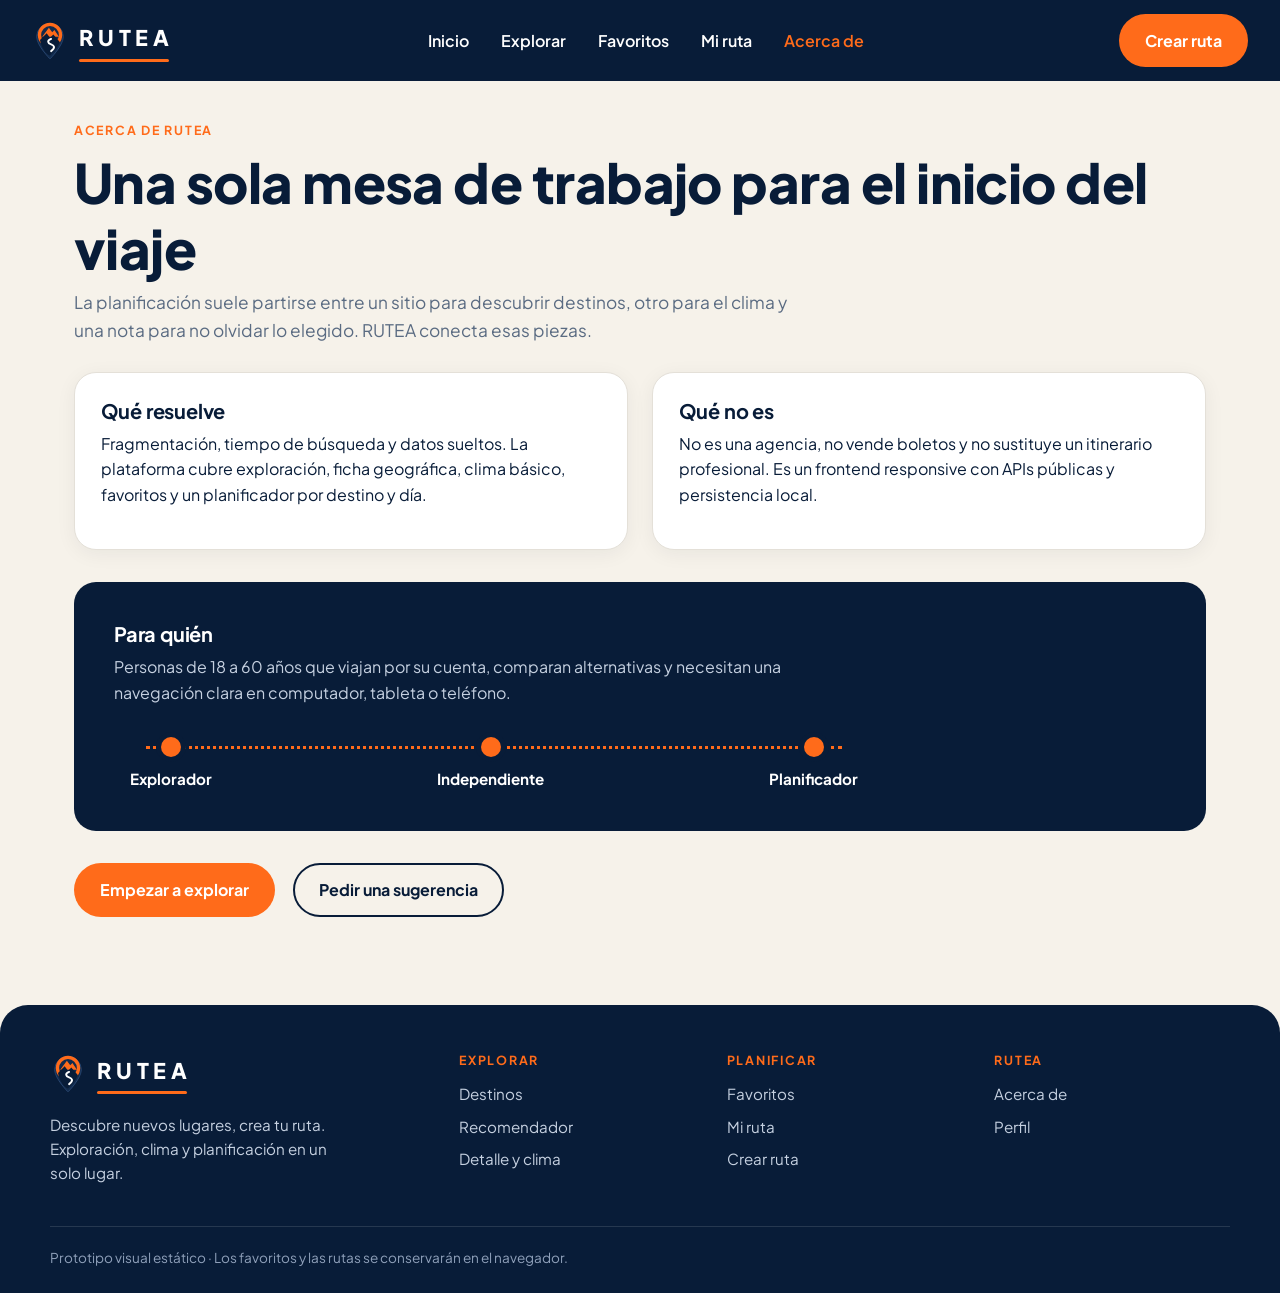
==== acerca.html @ 76311dd8 "Refactorizar código en múltiples vistas y agregar imágenes reales" ====
<!-- ==========================================================================
     RUTEA · acerca.html (Acerca de RUTEA)
     ========================================================================== -->
<!DOCTYPE html>
<html lang="es">
<head>
  <meta charset="UTF-8">
  <meta name="viewport" content="width=device-width, initial-scale=1">
  <title>Acerca de · RUTEA</title>
  <link rel="preconnect" href="https://fonts.googleapis.com">
  <link rel="preconnect" href="https://fonts.gstatic.com" crossorigin>
  <link href="https://fonts.googleapis.com/css2?family=Plus+Jakarta+Sans:wght@400;500;600;700;800&display=swap" rel="stylesheet">
  <link rel="stylesheet" href="styles.css">
</head>
<body>

<!-- === SECCIÓN 1: NAVBAR (global) === -->
<header class="navbar">
  <a href="index.html" class="brand" aria-label="RUTEA inicio">
    <svg class="brand-pin" viewBox="0 0 64 72" aria-hidden="true">
      <path d="M32 70C32 70 8 46 8 30a24 24 0 0 1 48 0c0 16-24 40-24 40Z" fill="#122B4D" stroke="#2C4A75" stroke-width="1.5"/>
      <circle cx="32" cy="27" r="19" fill="none" stroke="#FF6B1A" stroke-width="6"/>
      <path d="M18 30 30 14l6 8 4-4 8 12Z" fill="#FF6B1A"/>
      <path d="M14 36 26 24l6 8 6-6 12 14c-4 8-10 16-18 24C24 62 16 48 14 36Z" fill="#081C38"/>
      <path d="M34 34c-8 3-6 8 0 10s8 6 0 12" fill="none" stroke="#fff" stroke-width="3.5" stroke-linecap="round"/>
    </svg>
    <span class="brand-text">RUTEA<i></i></span>
  </a>
  <nav class="nav-links" aria-label="Principal">
    <a href="index.html" class="nav-link">Inicio</a>
    <a href="explorar.html" class="nav-link">Explorar</a>
    <a href="favoritos.html" class="nav-link">Favoritos</a>
    <a href="mi-ruta.html" class="nav-link">Mi ruta</a>
    <a href="acerca.html" class="nav-link active">Acerca de</a>
  </nav>
  <a href="crear-ruta.html" class="btn btn-orange nav-cta">Crear ruta</a>
</header>

<main class="container">

  <!-- === SECCIÓN 2: ENCABEZADO === -->
  <header class="page-head">
    <p class="eyebrow">ACERCA DE RUTEA</p>
    <h1>Una sola mesa de trabajo para el inicio del viaje</h1>
    <p class="lead">La planificación suele partirse entre un sitio para descubrir destinos, otro para el clima y una nota para no olvidar lo elegido. RUTEA conecta esas piezas.</p>
  </header>

  <!-- === SECCIÓN 3: QUÉ RESUELVE / QUÉ NO ES === -->
  <div class="two-col">
    <article class="card">
      <h3>Qué resuelve</h3>
      <p>Fragmentación, tiempo de búsqueda y datos sueltos. La plataforma cubre exploración, ficha geográfica, clima básico, favoritos y un planificador por destino y día.</p>
    </article>
    <article class="card">
      <h3>Qué no es</h3>
      <p>No es una agencia, no vende boletos y no sustituye un itinerario profesional. Es un frontend responsive con APIs públicas y persistencia local.</p>
    </article>
  </div>

  <!-- === SECCIÓN 4: BANNER "PARA QUIÉN" === -->
  <section class="banner-navy">
    <h3>Para quién</h3>
    <p>Personas de 18 a 60 años que viajan por su cuenta, comparan alternativas y necesitan una navegación clara en computador, tableta o teléfono.</p>
    <div class="steps-line" aria-label="Explorador, Independiente, Planificador">
      <div class="step-node"><span class="dot"></span><b>Explorador</b></div>
      <div class="step-node"><span class="dot"></span><b>Independiente</b></div>
      <div class="step-node"><span class="dot"></span><b>Planificador</b></div>
    </div>
  </section>

  <!-- === SECCIÓN 5: LLAMADAS A LA ACCIÓN === -->
  <div class="actions">
    <a href="explorar.html" class="btn btn-orange">Empezar a explorar</a>
    <a href="index.html#recomendador" class="btn btn-outline">Pedir una sugerencia</a>
  </div>
</main>

<!-- === SECCIÓN 6: FOOTER (global) === -->
<footer class="footer">
  <div class="footer-grid">
    <div class="footer-col">
      <a href="index.html" class="brand" aria-label="RUTEA inicio">
        <svg class="brand-pin" viewBox="0 0 64 72" aria-hidden="true">
          <path d="M32 70C32 70 8 46 8 30a24 24 0 0 1 48 0c0 16-24 40-24 40Z" fill="#122B4D" stroke="#2C4A75" stroke-width="1.5"/>
          <circle cx="32" cy="27" r="19" fill="none" stroke="#FF6B1A" stroke-width="6"/>
          <path d="M18 30 30 14l6 8 4-4 8 12Z" fill="#FF6B1A"/>
          <path d="M14 36 26 24l6 8 6-6 12 14c-4 8-10 16-18 24C24 62 16 48 14 36Z" fill="#081C38"/>
          <path d="M34 34c-8 3-6 8 0 10s8 6 0 12" fill="none" stroke="#fff" stroke-width="3.5" stroke-linecap="round"/>
        </svg>
        <span class="brand-text">RUTEA<i></i></span>
      </a>
      <p>Descubre nuevos lugares, crea tu ruta. Exploración, clima y planificación en un solo lugar.</p>
    </div>
    <div class="footer-col">
      <h4>EXPLORAR</h4>
      <a href="explorar.html">Destinos</a>
      <a href="index.html#recomendador">Recomendador</a>
      <a href="detalle-destino.html">Detalle y clima</a>
    </div>
    <div class="footer-col">
      <h4>PLANIFICAR</h4>
      <a href="favoritos.html">Favoritos</a>
      <a href="mi-ruta.html">Mi ruta</a>
      <a href="crear-ruta.html">Crear ruta</a>
    </div>
    <div class="footer-col">
      <h4>RUTEA</h4>
      <a href="acerca.html">Acerca de</a>
      <a href="perfil.html">Perfil</a>
    </div>
  </div>
  <p class="footer-bottom">Prototipo visual estático · Los favoritos y las rutas se conservarán en el navegador.</p>
</footer>

</body>
</html>
---- styles.css ----
/* ==========================================================================
   RUTEA · styles.css
   Hoja de estilos única compartida por todas las páginas del sitio.

   ÍNDICE
   1. Variables
   2. Reset / Utilidades
   3. Navbar / Footer
   4. Inicio
   5. Explorar
   6. Detalle Destino
   7. Favoritos
   8. Rutas y Formularios
   9. Responsive
   ========================================================================== */


/* ==========================================================================
   1. VARIABLES
   Paleta, radios y sombra del sistema de diseño de RUTEA.
   ========================================================================== */
:root {
  --navy: #081C38;
  --navy-light: #122B4D;
  --bg-cream: #F6F2EA;
  --white: #FFFFFF;
  --orange: #FF6B1A;
  --orange-hover: #E55A0D;
  --peach: #FFF0E5;
  --badge-blue: #EBF1F8;
  --text-main: #081C38;
  --text-muted: #5A6B82;
  --border: #E4E0D8;
  --alert-bg: #E6F4EA;
  --alert-text: #25603E;
  --radius-lg: 22px;
  --radius-pill: 999px;
  --shadow: 0 4px 20px rgba(8, 28, 56, 0.06);
}


/* ==========================================================================
   2. RESET / UTILIDADES
   Normalización básica, tipografía, botones, badges, tarjetas y fotos.
   ========================================================================== */

/* --- Reset --- */
*, *::before, *::after { box-sizing: border-box; }
html { scroll-behavior: smooth; }

body {
  margin: 0;
  font-family: 'Plus Jakarta Sans', 'Inter', system-ui, sans-serif;
  background: var(--bg-cream);
  color: var(--text-main);
  font-size: 16px;
  line-height: 1.6;
  -webkit-font-smoothing: antialiased;
}

h1, h2, h3, h4 { margin: 0 0 .5rem; line-height: 1.2; letter-spacing: -0.01em; }
h1 { font-size: clamp(2rem, 4.5vw, 3.4rem); font-weight: 800; }
h2 { font-size: clamp(1.5rem, 3vw, 2.2rem); font-weight: 800; }
h3 { font-size: 1.25rem; font-weight: 700; }
h4 { font-size: 1rem; font-weight: 700; }
p  { margin: 0 0 1rem; }
a  { color: inherit; text-decoration: none; }
img, svg { max-width: 100%; display: block; }
button, input, textarea { font-family: inherit; font-size: 1rem; }
:focus-visible { outline: 3px solid var(--orange); outline-offset: 2px; }

/* --- Contenedor central --- */
.container { width: 100%; max-width: 1180px; margin: 0 auto; padding: 2.5rem 1.5rem 3.5rem; }

/* --- Textos auxiliares --- */
.eyebrow { color: var(--orange); font-weight: 700; font-size: .78rem; letter-spacing: .14em; text-transform: uppercase; margin-bottom: .6rem; }
.lead { color: var(--text-muted); font-size: 1.08rem; max-width: 720px; }
.meta { color: var(--text-muted); font-size: .92rem; display: block; margin-bottom: .6rem; }
.note { color: var(--text-muted); font-size: .85rem; }

/* --- Encabezado de página --- */
.page-head { margin-bottom: 1.75rem; }
.page-head .actions { margin-top: 1.25rem; }
.page-head h1 { display: flex; flex-wrap: wrap; align-items: center; gap: .75rem; }

/* --- Botones y enlaces (las etiquetas <a> usan la clase .btn) --- */
.btn {
  display: inline-flex; align-items: center; justify-content: center;
  padding: .75rem 1.5rem; border: 2px solid transparent; border-radius: var(--radius-pill);
  font-weight: 700; cursor: pointer; white-space: nowrap;
  transition: background .2s, color .2s, border-color .2s, transform .15s;
}
.btn:hover { transform: translateY(-1px); }
.btn-orange { background: var(--orange); color: var(--white); }
.btn-orange:hover { background: var(--orange-hover); }
.btn-navy { background: var(--navy); color: var(--white); }
.btn-navy:hover { background: var(--navy-light); }
.btn-outline { background: transparent; color: var(--navy); border-color: var(--navy); }
.btn-outline:hover { background: var(--navy); color: var(--white); }
.btn-peach { background: var(--peach); color: var(--orange-hover); }
.btn-peach:hover { background: #FFE2CE; }
.btn-block { width: 100%; }
.link-orange { color: var(--orange); font-weight: 700; cursor: pointer; }
.link-orange:hover { color: var(--orange-hover); text-decoration: underline; }
.actions { display: flex; flex-wrap: wrap; align-items: center; gap: .75rem 1.1rem; margin-top: 1rem; }

/* --- Badges --- */
.badge { display: inline-block; padding: .25rem .85rem; border-radius: var(--radius-pill); font-size: .78rem; font-weight: 700; vertical-align: middle; }
.badge-blue  { background: var(--badge-blue); color: var(--navy); }
.badge-peach { background: var(--peach); color: var(--orange-hover); }

/* --- Tarjetas --- */
.card { background: var(--white); border: 1px solid var(--border); border-radius: var(--radius-lg); box-shadow: var(--shadow); padding: 1.6rem; }
.card-head { display: flex; align-items: center; justify-content: space-between; gap: 1rem; margin-bottom: 1rem; }
.card-head h3 { margin: 0; }
.card-body { padding: 1.5rem; }
.card-dark { background: var(--navy); color: var(--white); border-color: var(--navy); }
.card-dark h3 { color: var(--white); }
.coords { color: #B9C6DA; margin: 0; }
.stack { display: flex; flex-direction: column; gap: 1.25rem; }

/* --- Fotos reales (etiquetas <img>) --- */
.photo { width: 100%; height: 100%; object-fit: cover; background: var(--navy-light); }
.photo-wide { aspect-ratio: 16 / 8; border-radius: var(--radius-lg); box-shadow: var(--shadow); }

/* --- Alertas --- */
.alert {
  background: var(--alert-bg); color: var(--alert-text);
  border: 1px solid rgba(37, 96, 62, .15); border-radius: 16px;
  padding: .9rem 1.25rem; font-weight: 600; margin-bottom: 1.75rem;
}

/* --- Layout de dos columnas --- */
.two-col { display: grid; grid-template-columns: 1fr 1fr; gap: 1.5rem; align-items: start; }

/* --- Banner navy con línea de pasos --- */
.banner-navy { background: var(--navy); color: var(--white); border-radius: var(--radius-lg); padding: 2.5rem; margin: 2rem 0; }
.banner-navy h2, .banner-navy h3 { color: var(--white); }
.banner-navy p { color: #C5D0E0; max-width: 680px; }
.steps-line { position: relative; display: flex; justify-content: space-between; align-items: flex-start; margin-top: 2rem; padding: 0 1rem; max-width: 760px; }
.steps-line::before { content: ""; position: absolute; top: 9px; left: 2rem; right: 2rem; border-top: 3px dotted var(--orange); }
.step-node { position: relative; z-index: 1; display: flex; flex-direction: column; align-items: center; gap: .6rem; text-align: center; }
.step-node .dot { width: 20px; height: 20px; background: var(--orange); border-radius: 50%; box-shadow: 0 0 0 5px var(--navy); }
.step-node b { color: var(--white); font-size: .95rem; }


/* ==========================================================================
   3. NAVBAR / FOOTER
   Componentes globales repetidos en todas las páginas.
   ========================================================================== */

/* --- Navbar --- */
.navbar {
  position: sticky; top: 0; z-index: 50;
  display: flex; align-items: center; justify-content: space-between; gap: 1.5rem;
  background: var(--navy); color: var(--white); padding: .85rem 2rem;
}
.brand { display: inline-flex; align-items: center; gap: .7rem; color: var(--white); }
.brand-pin { width: 36px; height: 40px; flex-shrink: 0; }
.brand-text { position: relative; font-weight: 800; font-size: 1.35rem; letter-spacing: .22em; padding-bottom: 4px; }
.brand-text i { position: absolute; left: 0; right: .22em; bottom: -2px; height: 3px; border-radius: 3px; background: var(--orange); }
.nav-links { display: flex; align-items: center; gap: 2rem; }
.nav-link { color: var(--white); font-weight: 600; padding: .3rem 0; transition: color .2s; }
.nav-link:hover { color: #FFB27A; }
.nav-link.active { color: var(--orange); }

/* --- Footer --- */
.footer { background: var(--navy); color: #C5D0E0; border-radius: 28px 28px 0 0; padding: 3rem 2rem 1.5rem; margin-top: 2rem; }
.footer-grid { max-width: 1180px; margin: 0 auto; display: grid; grid-template-columns: 1.6fr 1fr 1fr 1fr; gap: 2rem; }
.footer-col { display: flex; flex-direction: column; gap: .5rem; }
.footer-col p { max-width: 300px; margin: .75rem 0 0; font-size: .95rem; }
.footer-col h4 { color: var(--orange); font-size: .78rem; letter-spacing: .14em; margin-bottom: .4rem; }
.footer-col a:not(.brand) { color: #C5D0E0; font-size: .95rem; transition: color .2s; }
.footer-col a:not(.brand):hover { color: var(--white); }
.footer-bottom { max-width: 1180px; margin: 2.5rem auto 0; padding-top: 1.25rem; border-top: 1px solid rgba(255, 255, 255, .12); font-size: .85rem; color: #8FA0BA; }


/* ==========================================================================
   4. INICIO (index.html)
   Hero, destacados, banner de pasos y bloque recomendador/clima.
   ========================================================================== */

/* --- Hero y buscador --- */
.hero { padding: 1.5rem 0 2.5rem; }
.hero h1 { max-width: 800px; }
.search-pill {
  display: flex; align-items: center; gap: .5rem; max-width: 680px; margin: 1.5rem 0 1rem;
  background: var(--white); border: 1px solid var(--border); border-radius: var(--radius-pill);
  padding: .4rem .4rem .4rem 1.5rem; box-shadow: var(--shadow);
}
.search-pill input { flex: 1; min-width: 0; border: 0; outline: 0; background: transparent; color: var(--text-main); }
.search-pill input::placeholder { color: var(--text-muted); }
.mini-links { display: flex; flex-wrap: wrap; gap: 1.25rem; }

/* --- Grid de destacados (1 grande + 2 apiladas) --- */
.featured-grid { display: grid; grid-template-columns: 1.4fr 1fr; gap: 1.5rem; margin-bottom: 2rem; }
.featured-big, .featured-small { padding: 0; overflow: hidden; display: flex; }
.featured-big { flex-direction: column; }
.featured-big .media { flex: 1; min-height: 280px; }
.featured-side { display: grid; grid-template-rows: 1fr 1fr; gap: 1.5rem; }
.featured-small .media { width: 42%; flex-shrink: 0; }
.featured-small .card-body { display: flex; flex-direction: column; justify-content: center; padding: 1.25rem; }
.featured-small .card-body h3 { margin-bottom: .15rem; }
.media { overflow: hidden; }

/* --- Bloque recomendador + clima --- */
.bottom-block { align-items: center; gap: 3rem; margin-top: 2.5rem; scroll-margin-top: 90px; }
.weather-card h3 { margin: 0; }
.weather-now { display: flex; align-items: center; gap: 1rem; margin-bottom: 1rem; }
.sun-box { display: grid; place-items: center; width: 64px; height: 64px; flex-shrink: 0; background: var(--peach); border-radius: 18px; }
.temp { display: block; font-size: 2.6rem; font-weight: 800; line-height: 1; margin-bottom: .3rem; }


/* ==========================================================================
   5. EXPLORAR (explorar.html)
   Sidebar de filtros, grid de destinos y estado vacío.
   ========================================================================== */
.explore-layout { display: grid; grid-template-columns: 240px 1fr; gap: 1.75rem; align-items: start; }
.sidebar { position: sticky; top: 90px; }
.pill-list { display: flex; flex-direction: column; gap: .5rem; margin: 1rem 0; }
.pill { display: block; border-radius: var(--radius-pill); padding: .6rem 1rem; font-weight: 600; background: var(--peach); color: var(--navy); transition: background .2s; }
.pill:hover { background: #FFE2CE; }
.pill-active { background: var(--navy); color: var(--white); }
.pill-active:hover { background: var(--navy-light); }
.results-count { margin-bottom: 1rem; }
.dest-grid { display: grid; grid-template-columns: repeat(2, 1fr); gap: 1.25rem; margin-bottom: 1.5rem; }
.dest-card { padding: 0; overflow: hidden; }
.dest-card .media { aspect-ratio: 16 / 10; }
.dest-card .card-body h3 { margin-bottom: .1rem; }
.empty-card { border-style: dashed; }
.empty-card h3 { margin-bottom: .4rem; }


/* ==========================================================================
   6. DETALLE DESTINO (detalle-destino.html)
   Tabla de datos geográficos, clima y pronóstico.
   ========================================================================== */
.flag { font-size: .9em; }
.detail-grid { align-items: start; }
.info-grid { display: grid; grid-template-columns: 1fr 1fr; padding: 0; overflow: hidden; }
.info-cell { display: flex; flex-direction: column; gap: .15rem; padding: 1.1rem 1.4rem; border-bottom: 1px solid var(--border); }
.info-cell:nth-child(odd) { border-right: 1px solid var(--border); }
.info-cell:nth-last-child(-n+2) { border-bottom: 0; }
.info-cell span { color: var(--text-muted); font-size: .8rem; font-weight: 600; letter-spacing: .08em; text-transform: uppercase; }
.info-cell b { font-size: 1.05rem; }
.dot-big { width: 26px; height: 26px; margin: 0 .6rem; flex-shrink: 0; background: var(--orange); border-radius: 50%; box-shadow: 0 0 0 8px var(--peach); }
.forecast { display: grid; grid-template-columns: repeat(3, 1fr); gap: .75rem; margin-top: .75rem; }
.mini-card { display: flex; flex-direction: column; gap: .15rem; background: #F1F2F4; border-radius: 16px; padding: .9rem .5rem; text-align: center; }
.mini-card span { color: var(--text-muted); font-size: .82rem; font-weight: 600; }
.mini-card b { font-size: 1.5rem; }
.mini-card small { color: var(--text-muted); }


/* ==========================================================================
   7. FAVORITOS (favoritos.html)
   Tarjetas horizontales con miniatura cuadrada.
   ========================================================================== */
.fav-card { position: relative; display: flex; align-items: center; gap: 1.5rem; padding: 1.25rem; }
.thumb { width: 110px; height: 110px; flex-shrink: 0; border-radius: 18px; object-fit: cover; background: var(--navy-light); }
.fav-info { flex: 1; }
.fav-info h3 { margin-bottom: .1rem; }
.fav-info .actions { margin-top: .5rem; }
.fav-remove { position: absolute; top: 1.25rem; right: 1.5rem; font-size: .9rem; }


/* ==========================================================================
   8. RUTAS Y FORMULARIOS
   Tarjetas de rutas, línea de tiempo, formulario y perfil
   (usadas en mi-ruta, detalle-ruta, crear-ruta, acerca y perfil).
   ========================================================================== */

/* --- Tarjetas de ruta --- */
.route-card { display: grid; grid-template-columns: 200px 1fr auto; align-items: center; gap: 1.5rem; }
.route-dates { display: flex; flex-direction: column; }
.route-dates b { font-size: 1.05rem; }
.route-main h3 { margin-bottom: .1rem; }
.route-main .meta, .route-dates .meta { margin: 0; }
.route-card .actions { margin: 0; }

/* --- Línea de tiempo --- */
.timeline { list-style: none; margin: 0; padding: 0 0 0 2.25rem; position: relative; }
.timeline::before { content: ""; position: absolute; left: 9px; top: 12px; bottom: 12px; width: 3px; background: var(--orange); border-radius: 3px; }
.timeline li { position: relative; background: var(--white); border: 1px solid var(--border); border-radius: var(--radius-lg); padding: 1.1rem 1.4rem; margin-bottom: 1rem; box-shadow: var(--shadow); }
.timeline li::before { content: ""; position: absolute; left: -2.25rem; top: 1.5rem; width: 21px; height: 21px; border-radius: 50%; background: var(--orange); box-shadow: 0 0 0 5px var(--bg-cream); }
.timeline h3 { font-size: 1.05rem; margin-bottom: .2rem; }
.timeline p { margin: 0; color: var(--text-muted); }

/* --- Formulario --- */
.form-card { max-width: 680px; display: flex; flex-direction: column; gap: 1.25rem; padding: 2rem; }
.field { display: flex; flex-direction: column; gap: .4rem; flex: 1; min-width: 0; }
.field-row { display: flex; gap: 1.25rem; }
.field label { font-weight: 700; font-size: .92rem; }
.field input, .field textarea {
  width: 100%; padding: .8rem 1rem; background: #FCFBF8; color: var(--text-main);
  border: 1.5px solid var(--border); border-radius: 14px; transition: border-color .2s, box-shadow .2s;
}
.field textarea { resize: vertical; }
.field input:focus, .field textarea:focus { outline: 0; border-color: var(--orange); box-shadow: 0 0 0 4px rgba(255, 107, 26, .15); }
.form-card .actions { margin-top: .5rem; }

/* --- Perfil --- */
.profile-card { max-width: 560px; }
.metrics { display: flex; gap: 2.5rem; margin: 1.25rem 0; }
.metric { display: flex; flex-direction: column; }
.metric strong { font-size: 3.2rem; font-weight: 800; color: var(--navy); line-height: 1; }
.metric span { color: var(--text-muted); font-size: .92rem; margin-top: .3rem; }


/* ==========================================================================
   9. RESPONSIVE
   Tablet (≤ 960px) y móvil (≤ 600px).
   ========================================================================== */

/* --- Tablet --- */
@media (max-width: 960px) {
  .navbar { flex-wrap: wrap; padding: .8rem 1.25rem; gap: .75rem 1rem; }
  .nav-links { order: 3; width: 100%; overflow-x: auto; gap: 1.5rem; padding-bottom: .25rem; }
  .nav-link { white-space: nowrap; }
  .nav-cta { margin-left: auto; }
  .featured-grid, .two-col { grid-template-columns: 1fr; }
  .featured-big .media { min-height: 220px; }
  .bottom-block { gap: 1.75rem; }
  .explore-layout { grid-template-columns: 1fr; }
  .sidebar { position: static; }
  .pill-list { flex-direction: row; flex-wrap: wrap; }
  .route-card { grid-template-columns: 1fr; gap: .75rem; }
  .footer-grid { grid-template-columns: 1fr 1fr; }
}

/* --- Móvil --- */
@media (max-width: 600px) {
  .container { padding: 1.75rem 1rem 2.5rem; }
  .banner-navy { padding: 1.75rem 1.25rem; }
  .search-pill { flex-direction: column; align-items: stretch; border-radius: 28px; padding: 1rem; }
  .search-pill .btn { width: 100%; }
  .featured-small { flex-direction: column; }
  .featured-small .media { width: 100%; aspect-ratio: 16 / 9; }
  .dest-grid { grid-template-columns: 1fr; }
  .field-row { flex-direction: column; gap: 1.25rem; }
  .form-card { padding: 1.4rem; }
  .fav-card { flex-direction: column; align-items: flex-start; gap: 1rem; }
  .thumb { width: 100%; height: 150px; }
  .fav-remove { top: 1.4rem; right: 1.5rem; background: rgba(255, 255, 255, .9); padding: .1rem .6rem; border-radius: 999px; }
  .steps-line { padding: 0; }
  .steps-line::before { left: 1.5rem; right: 1.5rem; }
  .step-node b { font-size: .8rem; }
  .info-grid { grid-template-columns: 1fr; }
  .info-cell:nth-child(odd) { border-right: 0; }
  .info-cell:nth-last-child(2) { border-bottom: 1px solid var(--border); }
  .metrics { gap: 1.5rem; }
  .footer-grid { grid-template-columns: 1fr; }
  .footer { padding: 2.25rem 1.25rem 1.25rem; }
  .brand-text { font-size: 1.15rem; }
}
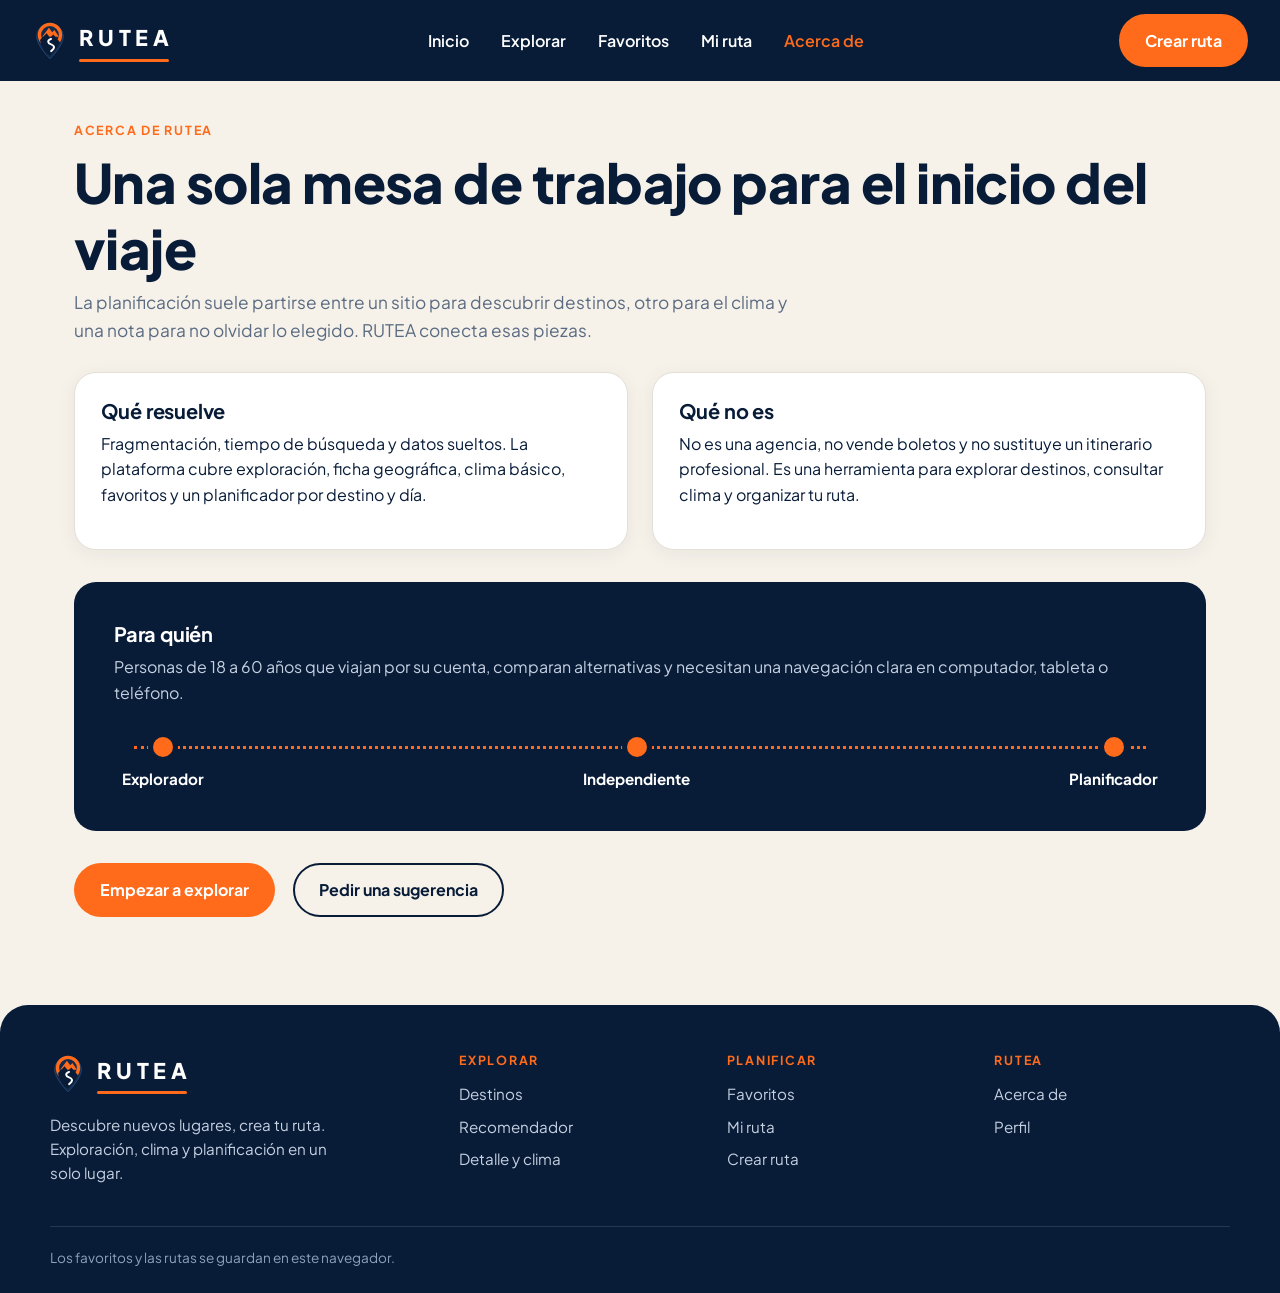
==== commit 605ebf71: "Actualizar RUTEA con el código final" ====
--- a/acerca.html
+++ b/acerca.html
@@ -1,6 +1,3 @@
-<!-- ==========================================================================
-     RUTEA · acerca.html (Acerca de RUTEA)
-     ========================================================================== -->
 <!DOCTYPE html>
 <html lang="es">
 <head>
@@ -14,7 +11,6 @@
 </head>
 <body>
 
-<!-- === SECCIÓN 1: NAVBAR (global) === -->
 <header class="navbar">
   <a href="index.html" class="brand" aria-label="RUTEA inicio">
     <svg class="brand-pin" viewBox="0 0 64 72" aria-hidden="true">
@@ -38,14 +34,12 @@
 
 <main class="container">
 
-  <!-- === SECCIÓN 2: ENCABEZADO === -->
   <header class="page-head">
     <p class="eyebrow">ACERCA DE RUTEA</p>
     <h1>Una sola mesa de trabajo para el inicio del viaje</h1>
     <p class="lead">La planificación suele partirse entre un sitio para descubrir destinos, otro para el clima y una nota para no olvidar lo elegido. RUTEA conecta esas piezas.</p>
   </header>
 
-  <!-- === SECCIÓN 3: QUÉ RESUELVE / QUÉ NO ES === -->
   <div class="two-col">
     <article class="card">
       <h3>Qué resuelve</h3>
@@ -53,11 +47,10 @@
     </article>
     <article class="card">
       <h3>Qué no es</h3>
-      <p>No es una agencia, no vende boletos y no sustituye un itinerario profesional. Es un frontend responsive con APIs públicas y persistencia local.</p>
+      <p>No es una agencia, no vende boletos y no sustituye un itinerario profesional. Es una herramienta para explorar destinos, consultar clima y organizar tu ruta.</p>
     </article>
   </div>
 
-  <!-- === SECCIÓN 4: BANNER "PARA QUIÉN" === -->
   <section class="banner-navy">
     <h3>Para quién</h3>
     <p>Personas de 18 a 60 años que viajan por su cuenta, comparan alternativas y necesitan una navegación clara en computador, tableta o teléfono.</p>
@@ -68,14 +61,12 @@
     </div>
   </section>
 
-  <!-- === SECCIÓN 5: LLAMADAS A LA ACCIÓN === -->
   <div class="actions">
     <a href="explorar.html" class="btn btn-orange">Empezar a explorar</a>
     <a href="index.html#recomendador" class="btn btn-outline">Pedir una sugerencia</a>
   </div>
 </main>
 
-<!-- === SECCIÓN 6: FOOTER (global) === -->
 <footer class="footer">
   <div class="footer-grid">
     <div class="footer-col">
@@ -109,7 +100,7 @@
       <a href="perfil.html">Perfil</a>
     </div>
   </div>
-  <p class="footer-bottom">Prototipo visual estático · Los favoritos y las rutas se conservarán en el navegador.</p>
+  <p class="footer-bottom">Los favoritos y las rutas se guardan en este navegador.</p>
 </footer>
 
 </body>
--- a/styles.css
+++ b/styles.css
@@ -90,6 +90,7 @@
   font-weight: 700; cursor: pointer; white-space: nowrap;
   transition: background .2s, color .2s, border-color .2s, transform .15s;
 }
+button.btn { appearance: none; font: inherit; }
 .btn:hover { transform: translateY(-1px); }
 .btn-orange { background: var(--orange); color: var(--white); }
 .btn-orange:hover { background: var(--orange-hover); }
@@ -129,6 +130,68 @@
   border: 1px solid rgba(37, 96, 62, .15); border-radius: 16px;
   padding: .9rem 1.25rem; font-weight: 600; margin-bottom: 1.75rem;
 }
+.alert[hidden] { display: none !important; }
+.alert-error {
+  background: #FDECEC; color: #8B1E1E;
+  border-color: rgba(139, 30, 30, .18);
+}
+.loading-msg { padding: 1rem 0; }
+
+/* --- Skeletons --- */
+@keyframes pulse {
+  0%, 100% { opacity: 1; }
+  50% { opacity: .5; }
+}
+.sk-block,
+.sk-line,
+.sk-pill {
+  background-color: rgba(8, 28, 56, 0.12);
+  border-radius: 0.375rem;
+  animation: pulse 2s cubic-bezier(0.4, 0, 0.6, 1) infinite;
+}
+.sk-line { display: block; height: 14px; margin: .45rem 0; }
+.sk-title { height: 22px; width: 55%; margin: .55rem 0; }
+.sk-w-30 { width: 30%; }
+.sk-w-50 { width: 50%; }
+.sk-w-70 { width: 70%; }
+.sk-w-90 { width: 90%; }
+.sk-media { display: block; min-height: 160px; width: 100%; border-radius: 0; }
+.sk-avatar { display: block; width: 64px; height: 64px; border-radius: 18px; flex-shrink: 0; }
+.sk-pill { display: inline-block; height: 38px; width: 120px; border-radius: 999px; }
+.sk-pill-sm { width: 72px; height: 28px; }
+.sk-actions { display: flex; gap: .75rem; margin-top: 1rem; }
+.sk-card { pointer-events: none; }
+.featured-big.sk-card .sk-media { min-height: 280px; }
+.dest-card .sk-media { aspect-ratio: 16 / 10; min-height: 0; }
+.fav-card .sk-thumb { width: 110px; height: 110px; flex-shrink: 0; border-radius: 18px; }
+.photo-wide.sk-media,
+.sk-photo {
+  aspect-ratio: 16 / 8;
+  min-height: 220px;
+  width: 100%;
+  border-radius: var(--radius-lg);
+  box-shadow: none;
+}
+.info-grid .sk-line { margin: .2rem 0; }
+.card-dark .sk-block,
+.card-dark .sk-line {
+  background: rgba(255, 255, 255, 0.14);
+}
+.field-error { color: #8B1E1E; font-size: .85rem; font-weight: 600; }
+.field-hint { display: block; margin-top: .35rem; }
+.input-invalid { border-color: #C0392B !important; }
+.input-locked {
+  background: #F1F2F4 !important;
+  color: var(--text-muted);
+  cursor: not-allowed;
+  border-color: var(--border) !important;
+  box-shadow: none !important;
+}
+button.link-orange, button.fav-remove {
+  appearance: none; background: none; border: 0; padding: 0; font: inherit;
+  color: var(--orange); font-weight: 700; cursor: pointer;
+}
+button.link-orange:hover, button.fav-remove:hover { color: var(--orange-hover); text-decoration: underline; }
 
 /* --- Layout de dos columnas --- */
 .two-col { display: grid; grid-template-columns: 1fr 1fr; gap: 1.5rem; align-items: start; }
@@ -136,9 +199,9 @@
 /* --- Banner navy con línea de pasos --- */
 .banner-navy { background: var(--navy); color: var(--white); border-radius: var(--radius-lg); padding: 2.5rem; margin: 2rem 0; }
 .banner-navy h2, .banner-navy h3 { color: var(--white); }
-.banner-navy p { color: #C5D0E0; max-width: 680px; }
-.steps-line { position: relative; display: flex; justify-content: space-between; align-items: flex-start; margin-top: 2rem; padding: 0 1rem; max-width: 760px; }
-.steps-line::before { content: ""; position: absolute; top: 9px; left: 2rem; right: 2rem; border-top: 3px dotted var(--orange); }
+.banner-navy p { color: #C5D0E0; max-width: none; }
+.steps-line { position: relative; display: flex; justify-content: space-between; align-items: flex-start; width: 100%; margin-top: 2rem; padding: 0 .5rem; }
+.steps-line::before { content: ""; position: absolute; top: 9px; left: 1.25rem; right: 1.25rem; border-top: 3px dotted var(--orange); }
 .step-node { position: relative; z-index: 1; display: flex; flex-direction: column; align-items: center; gap: .6rem; text-align: center; }
 .step-node .dot { width: 20px; height: 20px; background: var(--orange); border-radius: 50%; box-shadow: 0 0 0 5px var(--navy); }
 .step-node b { color: var(--white); font-size: .95rem; }
@@ -204,11 +267,109 @@
 .media { overflow: hidden; }
 
 /* --- Bloque recomendador + clima --- */
-.bottom-block { align-items: center; gap: 3rem; margin-top: 2.5rem; scroll-margin-top: 90px; }
+.bottom-block { margin-top: 2.5rem; scroll-margin-top: 90px; }
+.recomendador-block { display: flex; flex-direction: column; gap: 1.5rem; }
+.recomendador-intro { max-width: 640px; }
+.recomendador-grid { align-items: stretch; gap: 1.75rem; }
+.recommend-form { max-width: none; margin: 0; }
+.recommend-hint { margin: 0; }
+.origin-weather-place { margin: 0 0 .75rem; font-weight: 600; color: var(--navy); }
+.recommend-results { scroll-margin-top: 90px; }
+
+/* --- Toasts --- */
+.ui-toasts {
+  position: fixed;
+  right: max(1.25rem, env(safe-area-inset-right));
+  bottom: max(1.25rem, env(safe-area-inset-bottom));
+  z-index: 200;
+  display: flex;
+  flex-direction: column;
+  gap: .55rem;
+  max-width: min(400px, calc(100vw - 2.5rem));
+  pointer-events: none;
+}
+.ui-toast {
+  display: flex;
+  align-items: flex-start;
+  gap: .65rem;
+  padding: .85rem 1rem;
+  border-left: 4px solid var(--orange);
+  border-radius: 14px;
+  background: #081C38;
+  color: #fff;
+  box-shadow: 0 12px 32px rgba(8, 28, 56, .28);
+  pointer-events: auto;
+  animation: toast-in .22s ease-out;
+  font-size: .9rem;
+  font-weight: 600;
+  line-height: 1.35;
+}
+.ui-toast--warn { border-left-color: #FFB347; }
+.ui-toast--error { border-left-color: #E85D5D; }
+.ui-toast--info { border-left-color: var(--orange); }
+.ui-toast__msg { flex: 1; }
+.ui-toast__close {
+  margin-left: .25rem;
+  padding: 0 .35rem;
+  border: 0;
+  background: transparent;
+  color: inherit;
+  cursor: pointer;
+  font-size: 1.15rem;
+  line-height: 1;
+  opacity: .8;
+}
+.ui-toast__close:hover { opacity: 1; }
+.ui-toast--out { opacity: 0; transform: translateY(8px); transition: .2s ease; }
+@keyframes toast-in {
+  from { opacity: 0; transform: translateY(10px); }
+  to { opacity: 1; transform: translateY(0); }
+}
+.recommend-results-head { margin-bottom: 1rem; }
+.recommend-results-head h3 { margin: 0; }
+.recommend-grid { margin-bottom: 0; }
+.field select {
+  width: 100%; padding: .8rem 1rem; background: #FCFBF8; color: var(--text-main);
+  border: 1.5px solid var(--border); border-radius: 14px; transition: border-color .2s, box-shadow .2s;
+  font: inherit; appearance: none;
+  background-image: url("data:image/svg+xml,%3Csvg xmlns='http://www.w3.org/2000/svg' width='12' height='8' viewBox='0 0 12 8'%3E%3Cpath fill='%23122B4D' d='M1 1l5 5 5-5'/%3E%3C/svg%3E");
+  background-repeat: no-repeat;
+  background-position: right 1rem center;
+  padding-right: 2.5rem;
+}
+.field select:focus { outline: 0; border-color: var(--orange); box-shadow: 0 0 0 4px rgba(255, 107, 26, .15); }
 .weather-card h3 { margin: 0; }
 .weather-now { display: flex; align-items: center; gap: 1rem; margin-bottom: 1rem; }
 .sun-box { display: grid; place-items: center; width: 64px; height: 64px; flex-shrink: 0; background: var(--peach); border-radius: 18px; }
 .temp { display: block; font-size: 2.6rem; font-weight: 800; line-height: 1; margin-bottom: .3rem; }
+.temp-label { margin: 0 0 .5rem; }
+.temp-range {
+  display: grid;
+  grid-template-columns: 1fr 1fr;
+  gap: .75rem;
+  margin: 0 0 1rem;
+}
+.temp-stat {
+  background: #F1F2F4;
+  border-radius: 16px;
+  padding: .9rem 1rem;
+}
+.temp-stat-label {
+  display: block;
+  color: var(--text-muted);
+  font-size: .78rem;
+  font-weight: 700;
+  letter-spacing: .06em;
+  text-transform: uppercase;
+  margin-bottom: .35rem;
+}
+.temp-stat-value {
+  display: block;
+  font-size: 1.85rem;
+  font-weight: 800;
+  line-height: 1;
+  color: var(--navy);
+}
 
 
 /* ==========================================================================
@@ -286,7 +447,20 @@
 .timeline p { margin: 0; color: var(--text-muted); }
 
 /* --- Formulario --- */
-.form-card { max-width: 680px; display: flex; flex-direction: column; gap: 1.25rem; padding: 2rem; }
+.form-card {
+  max-width: 680px;
+  margin-inline: auto;
+  display: flex;
+  flex-direction: column;
+  gap: 1.25rem;
+  padding: 2rem;
+}
+/* Título/lead alineados con la tarjeta centrada (crear / editar ruta) */
+.container:has(> .form-card) > .page-head {
+  max-width: 680px;
+  margin-inline: auto;
+  margin-bottom: 1.75rem;
+}
 .field { display: flex; flex-direction: column; gap: .4rem; flex: 1; min-width: 0; }
 .field-row { display: flex; gap: 1.25rem; }
 .field label { font-weight: 700; font-size: .92rem; }
@@ -297,6 +471,17 @@
 .field textarea { resize: vertical; }
 .field input:focus, .field textarea:focus { outline: 0; border-color: var(--orange); box-shadow: 0 0 0 4px rgba(255, 107, 26, .15); }
 .form-card .actions { margin-top: .5rem; }
+.days-editor {
+  display: flex;
+  flex-direction: column;
+  gap: .85rem;
+  padding-top: .5rem;
+  border-top: 1px solid var(--border);
+}
+.days-editor[hidden] { display: none !important; }
+.days-editor h3 { margin: 0; font-size: 1.05rem; }
+.days-fields { display: flex; flex-direction: column; gap: .85rem; }
+.route-add-card { border-style: dashed; text-align: left; }
 
 /* --- Perfil --- */
 .profile-card { max-width: 560px; }
@@ -319,7 +504,7 @@
   .nav-cta { margin-left: auto; }
   .featured-grid, .two-col { grid-template-columns: 1fr; }
   .featured-big .media { min-height: 220px; }
-  .bottom-block { gap: 1.75rem; }
+  .recomendador-block { gap: 1.25rem; }
   .explore-layout { grid-template-columns: 1fr; }
   .sidebar { position: static; }
   .pill-list { flex-direction: row; flex-wrap: wrap; }
@@ -342,7 +527,7 @@
   .thumb { width: 100%; height: 150px; }
   .fav-remove { top: 1.4rem; right: 1.5rem; background: rgba(255, 255, 255, .9); padding: .1rem .6rem; border-radius: 999px; }
   .steps-line { padding: 0; }
-  .steps-line::before { left: 1.5rem; right: 1.5rem; }
+  .steps-line::before { left: 1rem; right: 1rem; }
   .step-node b { font-size: .8rem; }
   .info-grid { grid-template-columns: 1fr; }
   .info-cell:nth-child(odd) { border-right: 0; }
